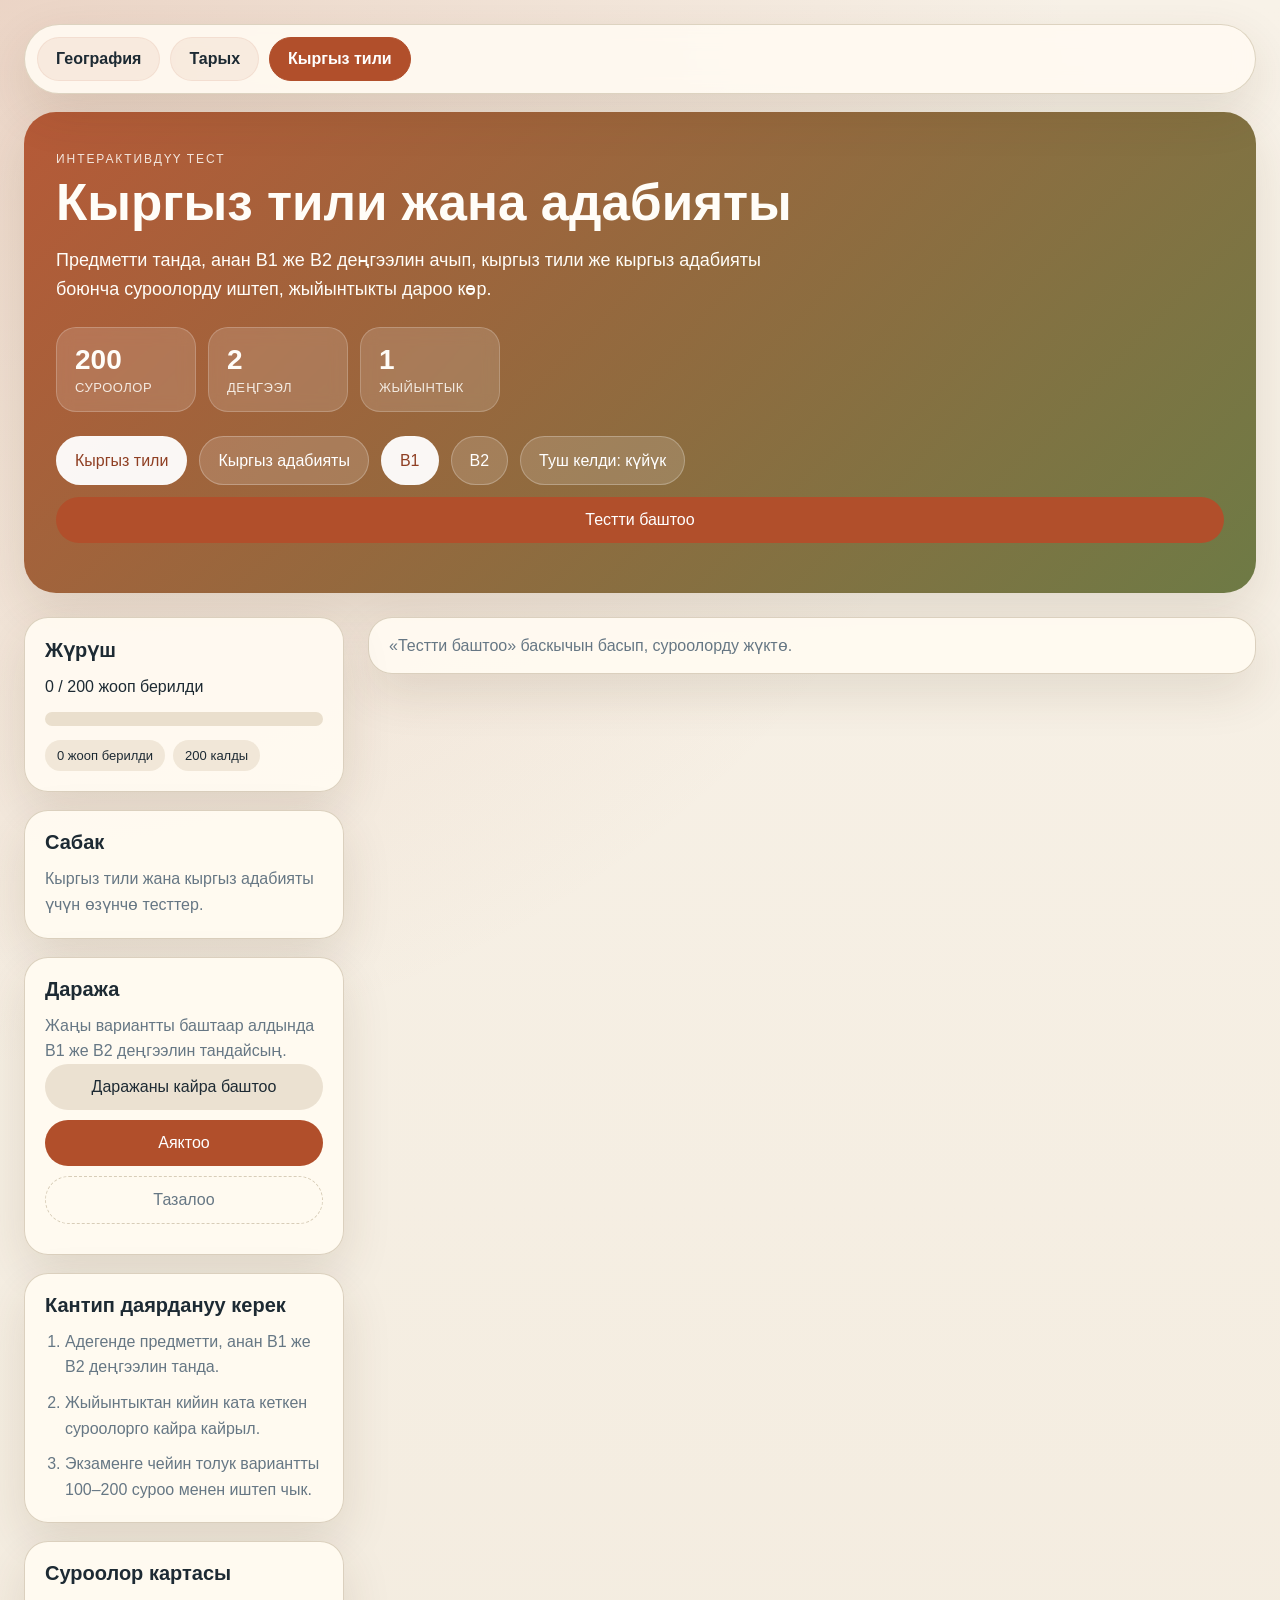
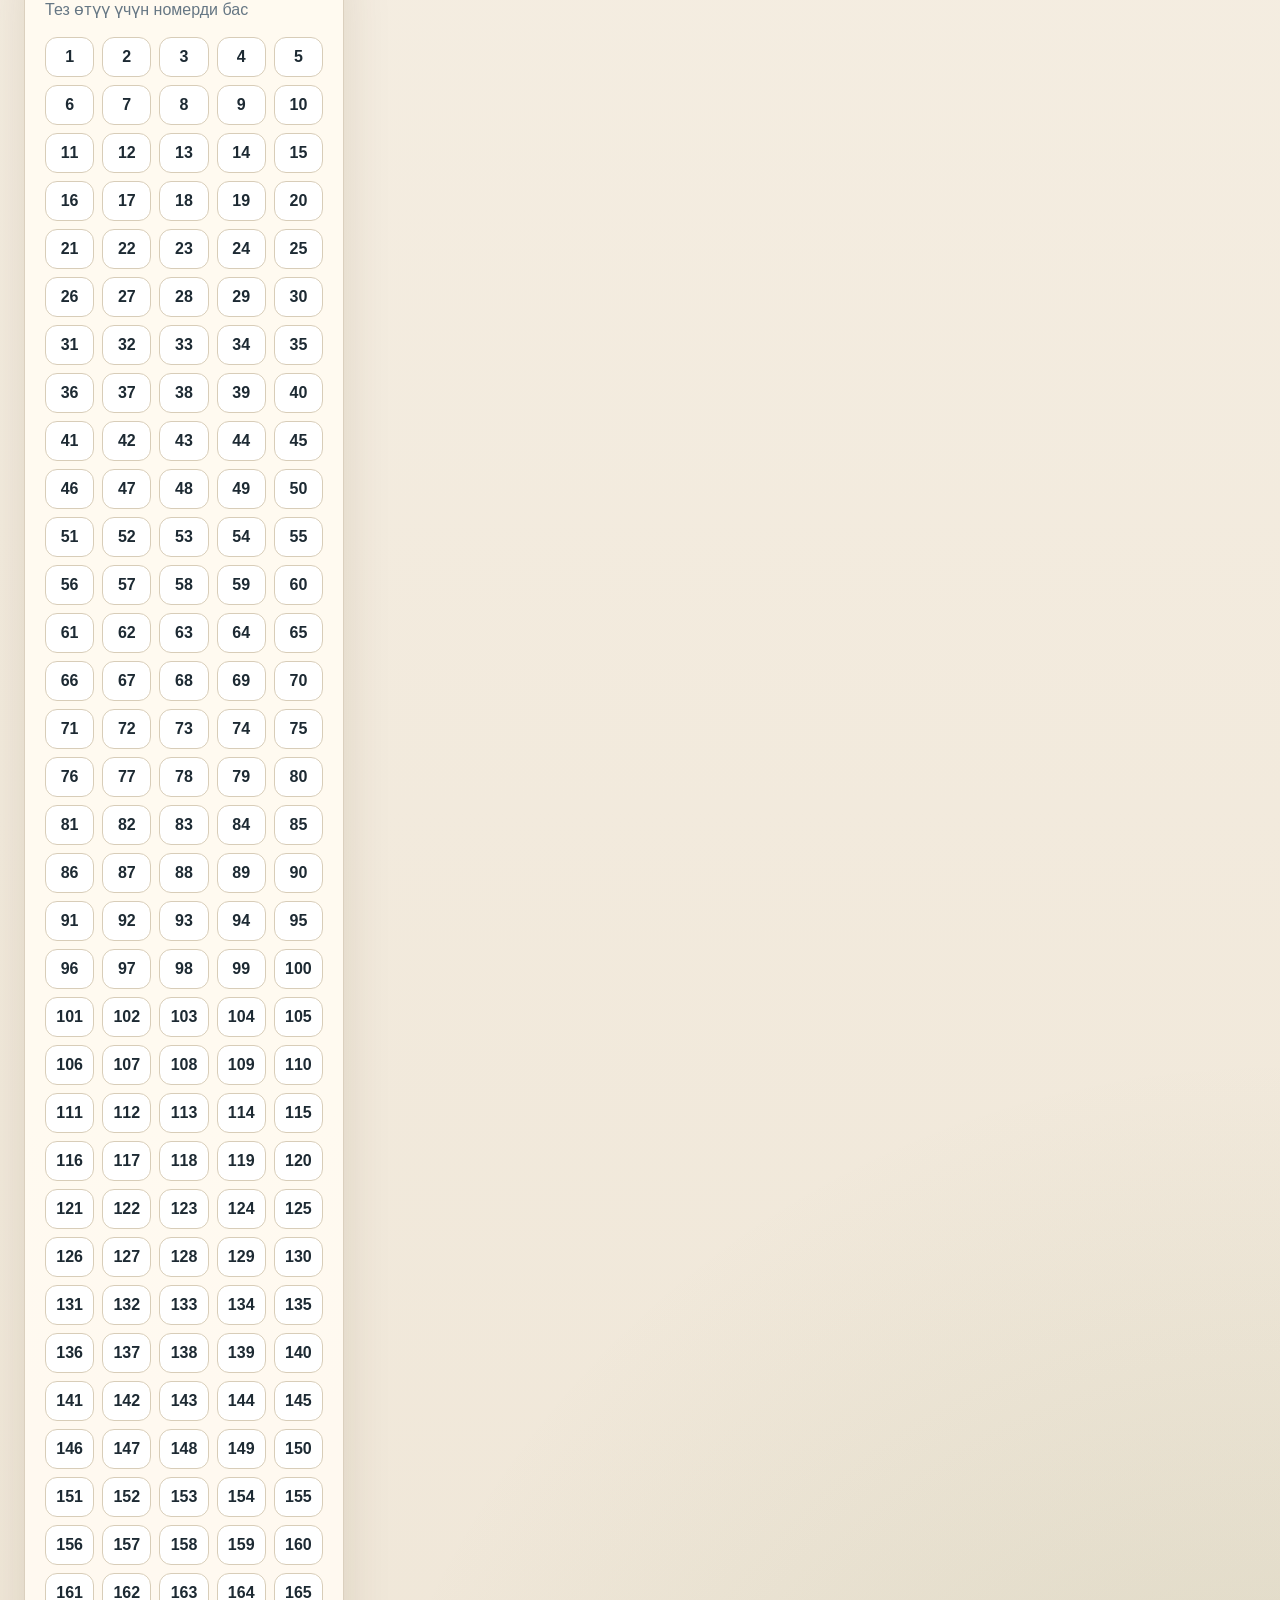
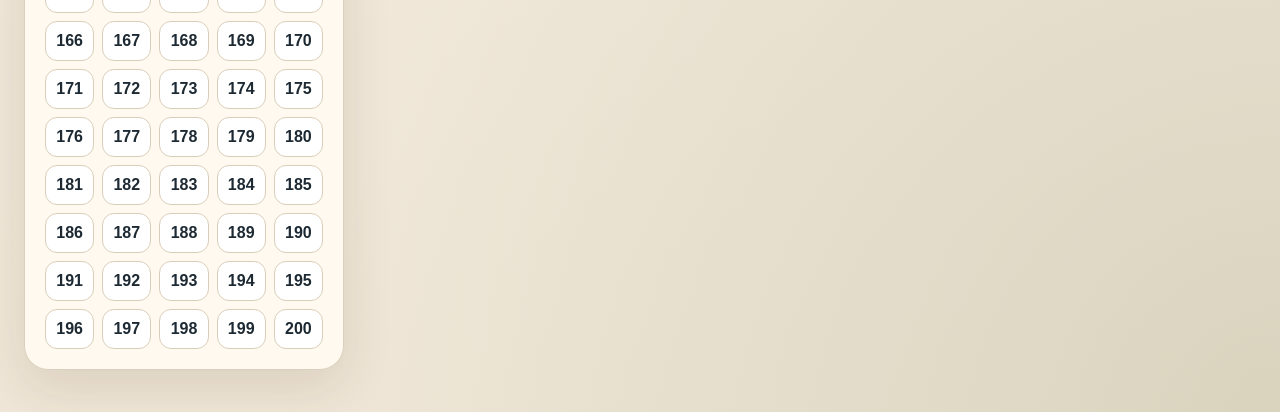
==== kyrgyz/index.html @ 7b0681b6 "Improve exam prep UI" ====
<!DOCTYPE html>
<html lang="ky">
<head>
  <meta charset="UTF-8">
  <meta name="viewport" content="width=device-width, initial-scale=1.0">
  <title>Кыргыз тили жана адабияты — B1 / B2</title>
  <link rel="stylesheet" href="../style.css">
</head>
<body>
  <div class="page-shell">
    <nav class="site-nav" aria-label="Сайттын бөлүмдөрү">
      <a class="site-nav__link" href="../index.html">География</a>
      <a class="site-nav__link" href="../тест про исторю/index.html">Тарых</a>
      <a class="site-nav__link site-nav__link--active" href="./index.html">Кыргыз тили</a>
    </nav>
    <header class="hero">
      <div class="hero__content">
        <p class="eyebrow">Интерактивдүү тест</p>
        <h1>Кыргыз тили жана адабияты</h1>
        <p class="hero__text">
          Предметти танда, анан B1 же B2 деңгээлин ачып, кыргыз тили же кыргыз адабияты боюнча
          суроолорду иштеп, жыйынтыкты дароо көр.
        </p>
        <div class="hero__stats">
          <div class="hero-stat">
            <span class="hero-stat__value" id="heroQuestionCount">—</span>
            <span class="hero-stat__label">суроолор</span>
          </div>
          <div class="hero-stat">
            <span class="hero-stat__value">2</span>
            <span class="hero-stat__label">деңгээл</span>
          </div>
          <div class="hero-stat">
            <span class="hero-stat__value">1</span>
            <span class="hero-stat__label">жыйынтык</span>
          </div>
        </div>
        <div class="hero__actions">
          <button id="subjectLanguageBtn" class="chip chip--active" type="button">Кыргыз тили</button>
          <button id="subjectLiteratureBtn" class="chip" type="button">Кыргыз адабияты</button>
          <button id="levelB1Btn" class="chip chip--active" type="button">B1</button>
          <button id="levelB2Btn" class="chip" type="button">B2</button>
          <button id="randomToggleBtn" class="chip" type="button">Туш келди: күйүк</button>
          <button id="startBtn" class="primary-btn" type="button">Тестти баштоо</button>
        </div>
      </div>
    </header>

    <main class="layout">
      <aside class="sidebar">
        <div class="panel control-panel">
          <h2>Жүрүш</h2>
          <p id="progressText">0 из 0 отвечено</p>
          <div class="progress">
            <div id="progressBar" class="progress__bar"></div>
          </div>
          <div class="progress-meta">
            <span id="answeredCount" class="meta-pill">0 отвечено</span>
            <span id="remainingCount" class="meta-pill">0 осталось</span>
          </div>
        </div>

        <div class="panel">
          <h2>Сабак</h2>
          <p class="small-text">Кыргыз тили жана кыргыз адабияты үчүн өзүнчө тесттер.</p>
        </div>

        <div class="panel">
          <h2>Даража</h2>
          <p class="small-text">Жаңы вариантты баштаар алдында B1 же B2 деңгээлин тандайсың.</p>
          <button id="resetLevelBtn" class="secondary-btn" type="button">Даражаны кайра баштоо</button>
          <button id="finishBtn" class="primary-btn" type="button">Аяктоо</button>
          <button id="resetBtn" class="ghost-btn" type="button">Тазалоо</button>
        </div>

        <div class="panel prep-panel">
          <h2>Кантип даярдануу керек</h2>
          <ol class="prep-list">
            <li>Адегенде предметти, анан B1 же B2 деңгээлин танда.</li>
            <li>Жыйынтыктан кийин ката кеткен суроолорго кайра кайрыл.</li>
            <li>Экзаменге чейин толук вариантты 100–200 суроо менен иштеп чык.</li>
          </ol>
        </div>

        <div class="panel">
          <h2 id="questionMapTitle">Суроолор картасы</h2>
          <p id="questionMapHint" class="small-text">Тез өтүү үчүн номерди бас</p>
          <div id="questionMap" class="question-map"></div>
        </div>
      </aside>

      <section class="content">
        <div id="statusBanner" class="status-banner">
          «Тестти баштоо» баскычын басып, суроолорду жүктө.
        </div>

        <div id="quizCard" class="quiz-card hidden">
          <div class="quiz-card__top">
            <span id="questionCounter" class="question-counter"></span>
            <span id="questionNumberBadge" class="question-badge"></span>
          </div>
          <h2 id="questionTitle" class="question-title"></h2>
          <div id="optionsList" class="options-list"></div>
          <div class="quiz-nav">
            <button id="inlinePrevBtn" class="secondary-btn quiz-nav__button" type="button">Артка</button>
            <button id="inlineNextBtn" class="primary-btn quiz-nav__button" type="button">Кийинки</button>
          </div>
        </div>

        <div id="resultCard" class="result-card hidden">
          <h2 id="resultTitle">Сенин жоопторуң</h2>
          <p id="resultScore" class="result-score"></p>
          <p id="resultSummary" class="result-summary"></p>
          <div class="table-wrap">
            <table>
              <thead>
                <tr>
                  <th>№</th>
                  <th>Суроо</th>
                  <th>Сенин жооп</th>
                  <th>Туура жооп</th>
                </tr>
              </thead>
              <tbody id="resultBody"></tbody>
            </table>
          </div>
        </div>
      </section>
    </main>
  </div>

  <script src="./questions.js"></script>
  <script src="./app.js"></script>
</body>
</html>
---- style.css ----
:root {
  --bg: #f4efe6;
  --paper: #fffaf1;
  --card: #ffffff;
  --ink: #1d2a33;
  --muted: #667784;
  --line: #d8cdb8;
  --accent: #b14f2b;
  --accent-dark: #8f3f23;
  --accent-soft: #f3d8c8;
  --olive: #5b6a2f;
  --shadow: 0 18px 50px rgba(71, 50, 20, 0.12);
  --radius-lg: 24px;
  --radius-md: 18px;
  --radius-sm: 12px;
}

* {
  box-sizing: border-box;
}

body {
  margin: 0;
  font-family: "Segoe UI", Tahoma, sans-serif;
  color: var(--ink);
  background:
    radial-gradient(circle at top left, rgba(177, 79, 43, 0.18), transparent 28%),
    radial-gradient(circle at bottom right, rgba(91, 106, 47, 0.15), transparent 25%),
    linear-gradient(180deg, #f8f2e8 0%, #efe6d7 100%);
}

.page-shell {
  max-width: 1360px;
  margin: 0 auto;
  padding: 24px;
}

.site-nav {
  position: sticky;
  top: 16px;
  z-index: 30;
  display: flex;
  flex-wrap: wrap;
  gap: 10px;
  padding: 12px;
  margin-bottom: 18px;
  border-radius: 999px;
  background: rgba(255, 250, 241, 0.92);
  border: 1px solid rgba(216, 205, 184, 0.85);
  box-shadow: var(--shadow);
  backdrop-filter: blur(10px);
}

.site-nav__link {
  display: inline-flex;
  align-items: center;
  justify-content: center;
  padding: 12px 18px;
  border-radius: 999px;
  color: var(--ink);
  text-decoration: none;
  font-weight: 600;
  background: rgba(177, 79, 43, 0.08);
  border: 1px solid rgba(177, 79, 43, 0.08);
  transition: transform 0.18s ease, background 0.18s ease, color 0.18s ease;
}

.site-nav__link:hover {
  transform: translateY(-1px);
  background: rgba(177, 79, 43, 0.14);
}

.site-nav__link--active {
  background: var(--accent);
  color: #fff;
  border-color: var(--accent);
}

.hero {
  background: linear-gradient(135deg, rgba(177, 79, 43, 0.92), rgba(91, 106, 47, 0.88));
  color: #fffdf8;
  border-radius: 32px;
  box-shadow: var(--shadow);
  overflow: hidden;
}

.hero__content {
  padding: 40px 32px;
}

.eyebrow {
  margin: 0 0 10px;
  text-transform: uppercase;
  letter-spacing: 0.16em;
  font-size: 12px;
  opacity: 0.85;
}

.hero h1 {
  margin: 0;
  font-size: clamp(32px, 4vw, 56px);
  line-height: 1.05;
}

.hero__text {
  max-width: 720px;
  margin: 16px 0 0;
  font-size: 18px;
  line-height: 1.6;
}

.hero__stats {
  display: flex;
  flex-wrap: wrap;
  gap: 12px;
  margin-top: 24px;
}

.hero-stat {
  min-width: 140px;
  padding: 16px 18px;
  border-radius: 20px;
  background: rgba(255, 255, 255, 0.14);
  border: 1px solid rgba(255, 255, 255, 0.2);
  backdrop-filter: blur(8px);
}

.hero-stat__value {
  display: block;
  font-size: 28px;
  font-weight: 700;
}

.hero-stat__label {
  display: block;
  margin-top: 4px;
  font-size: 13px;
  letter-spacing: 0.04em;
  text-transform: uppercase;
  opacity: 0.86;
}

.hero__actions {
  display: flex;
  flex-wrap: wrap;
  gap: 12px;
  margin-top: 24px;
}

.subject-link {
  display: inline-flex;
  align-items: center;
  justify-content: center;
  width: auto;
  padding: 14px 18px;
  border-radius: 999px;
  background: rgba(255, 255, 255, 0.15);
  border: 1px solid rgba(255, 255, 255, 0.25);
  color: #fff;
  text-decoration: none;
  transition: transform 0.18s ease, opacity 0.18s ease, background 0.18s ease;
}

.subject-link:hover {
  transform: translateY(-1px);
}

.subject-link--active {
  background: rgba(255, 255, 255, 0.95);
  color: var(--accent-dark);
}

.study-hub {
  margin-top: 24px;
  padding: 24px;
  border-radius: 28px;
  background: rgba(255, 250, 241, 0.9);
  border: 1px solid rgba(216, 205, 184, 0.85);
  box-shadow: var(--shadow);
}

.study-hub__header h2 {
  margin: 0;
  font-size: clamp(24px, 3vw, 34px);
  line-height: 1.2;
}

.study-hub__text {
  max-width: 820px;
  margin: 10px 0 0;
  color: var(--muted);
  line-height: 1.6;
}

.study-grid {
  display: grid;
  grid-template-columns: repeat(3, minmax(0, 1fr));
  gap: 14px;
  margin-top: 18px;
}

.study-card {
  display: flex;
  flex-direction: column;
  gap: 10px;
  padding: 18px;
  border-radius: 22px;
  text-decoration: none;
  color: var(--ink);
  background: linear-gradient(180deg, #fffefb 0%, #f8f2e6 100%);
  border: 1px solid rgba(216, 205, 184, 0.95);
  box-shadow: 0 10px 24px rgba(71, 50, 20, 0.08);
  transition: transform 0.18s ease, box-shadow 0.18s ease, border-color 0.18s ease;
}

.study-card:hover {
  transform: translateY(-2px);
  border-color: rgba(177, 79, 43, 0.3);
  box-shadow: 0 16px 32px rgba(71, 50, 20, 0.12);
}

.study-card strong {
  font-size: 20px;
}

.study-card span {
  color: var(--muted);
  line-height: 1.5;
}

.study-card__tag {
  display: inline-flex;
  align-self: flex-start;
  padding: 6px 10px;
  border-radius: 999px;
  background: rgba(177, 79, 43, 0.12);
  color: var(--accent-dark);
  font-size: 12px;
  font-weight: 700;
  text-transform: uppercase;
  letter-spacing: 0.08em;
}

.study-card--active {
  background: linear-gradient(180deg, rgba(177, 79, 43, 0.1) 0%, rgba(255, 250, 241, 1) 100%);
  border-color: rgba(177, 79, 43, 0.3);
}

.layout {
  display: grid;
  grid-template-columns: 320px 1fr;
  gap: 24px;
  margin-top: 24px;
}

.sidebar,
.content {
  min-width: 0;
}

.sidebar {
  position: sticky;
  top: 20px;
  align-self: start;
}

.panel,
.quiz-card,
.result-card,
.status-banner {
  background: rgba(255, 250, 241, 0.96);
  border: 1px solid rgba(216, 205, 184, 0.9);
  border-radius: var(--radius-lg);
  box-shadow: var(--shadow);
}

.panel {
  padding: 20px;
  margin-bottom: 18px;
}

.panel h2,
.result-card h2 {
  margin: 0 0 12px;
  font-size: 20px;
}

.prep-list {
  margin: 0;
  padding-left: 20px;
  color: var(--muted);
  line-height: 1.6;
}

.prep-list li + li {
  margin-top: 10px;
}

.limit-label {
  display: block;
  margin-bottom: 8px;
  color: var(--muted);
  font-size: 14px;
}

.limit-select {
  width: 100%;
  padding: 14px 18px;
  margin-bottom: 10px;
  border: 1px solid var(--line);
  border-radius: 16px;
  background: var(--card);
  color: var(--ink);
  font: inherit;
}

.jump-row {
  display: grid;
  grid-template-columns: minmax(0, 1fr) auto;
  gap: 10px;
  margin-bottom: 10px;
}

.jump-input {
  width: 100%;
  min-width: 0;
  padding: 14px 18px;
  border: 1px solid var(--line);
  border-radius: 16px;
  background: var(--card);
  color: var(--ink);
  font: inherit;
}

.jump-input:focus,
.limit-select:focus {
  outline: 2px solid rgba(177, 79, 43, 0.18);
  outline-offset: 2px;
  border-color: var(--accent);
}

.jump-btn {
  width: auto;
  margin-bottom: 0;
  white-space: nowrap;
}

.session-note {
  margin: 4px 0 12px;
}

.small-text {
  margin: 0;
  color: var(--muted);
  line-height: 1.6;
}

.status-banner {
  padding: 18px 20px;
  color: var(--muted);
  margin-bottom: 18px;
}

.quiz-card,
.result-card {
  padding: 28px;
}

.quiz-card__top {
  display: flex;
  justify-content: space-between;
  align-items: center;
  gap: 12px;
  margin-bottom: 14px;
}

.question-counter,
.question-badge {
  display: inline-flex;
  align-items: center;
  justify-content: center;
  padding: 8px 12px;
  border-radius: 999px;
  font-size: 14px;
}

.question-counter {
  background: var(--accent-soft);
  color: var(--accent-dark);
}

.question-badge {
  background: rgba(91, 106, 47, 0.15);
  color: var(--olive);
}

.question-title {
  margin: 0 0 22px;
  font-size: clamp(24px, 2.7vw, 36px);
  line-height: 1.25;
}

.options-list {
  display: grid;
  gap: 14px;
}

.quiz-nav {
  display: grid;
  grid-template-columns: repeat(2, minmax(0, 1fr));
  gap: 12px;
  margin-top: 20px;
}

.quiz-nav__button {
  margin-bottom: 0;
  width: 100%;
}

.option-item {
  position: relative;
}

.option-input {
  position: absolute;
  opacity: 0;
  pointer-events: none;
}

.option-label {
  display: block;
  padding: 18px 18px 18px 60px;
  border: 1px solid var(--line);
  border-radius: var(--radius-md);
  background: var(--card);
  cursor: pointer;
  transition: transform 0.18s ease, border-color 0.18s ease, box-shadow 0.18s ease, background 0.18s ease;
  line-height: 1.5;
}

.option-label::before {
  content: attr(data-letter);
  position: absolute;
  left: 18px;
  top: 50%;
  transform: translateY(-50%);
  width: 30px;
  height: 30px;
  border-radius: 50%;
  background: #efe6d7;
  color: var(--ink);
  display: flex;
  align-items: center;
  justify-content: center;
  font-weight: 700;
}

.option-label:hover {
  transform: translateY(-1px);
  border-color: var(--accent);
}

.option-input:checked + .option-label {
  background: linear-gradient(180deg, #fff7ef 0%, #f7e4d8 100%);
  border-color: var(--accent);
  box-shadow: 0 10px 24px rgba(177, 79, 43, 0.14);
}

.progress {
  height: 14px;
  background: #eadfcd;
  border-radius: 999px;
  overflow: hidden;
}

.progress__bar {
  height: 100%;
  width: 0;
  background: linear-gradient(90deg, var(--accent), var(--olive));
  transition: width 0.2s ease;
}

.progress-meta {
  display: flex;
  flex-wrap: wrap;
  gap: 8px;
  margin-top: 14px;
}

.meta-pill {
  display: inline-flex;
  align-items: center;
  padding: 8px 12px;
  border-radius: 999px;
  background: #f1e7d8;
  color: var(--ink);
  font-size: 13px;
}

.question-map {
  display: grid;
  grid-template-columns: repeat(5, minmax(0, 1fr));
  gap: 8px;
  margin-top: 14px;
}

.map-button {
  padding: 10px 0;
  margin: 0;
  border: 1px solid var(--line);
  border-radius: 12px;
  background: #fff;
  color: var(--ink);
  font-weight: 600;
}

.map-button--answered {
  background: #edf1e0;
  border-color: rgba(91, 106, 47, 0.5);
  color: var(--olive);
}

.map-button--current {
  background: linear-gradient(180deg, #fff4ea 0%, #f2dbc9 100%);
  border-color: var(--accent);
  color: var(--accent-dark);
  box-shadow: 0 10px 22px rgba(177, 79, 43, 0.16);
}

button {
  border: 0;
  border-radius: 999px;
  font: inherit;
  cursor: pointer;
  transition: transform 0.18s ease, opacity 0.18s ease, background 0.18s ease;
}

button:hover {
  transform: translateY(-1px);
}

button:disabled {
  opacity: 0.45;
  cursor: not-allowed;
  transform: none;
}

.primary-btn,
.secondary-btn,
.ghost-btn,
.chip {
  width: 100%;
  padding: 14px 18px;
  margin-bottom: 10px;
}

.primary-btn {
  background: var(--accent);
  color: #fff;
}

.primary-btn:hover {
  background: var(--accent-dark);
}

.secondary-btn {
  background: #ebe1d1;
  color: var(--ink);
}

.ghost-btn {
  background: transparent;
  border: 1px dashed var(--line);
  color: var(--muted);
}

.chip {
  width: auto;
  margin: 0;
  background: rgba(255, 255, 255, 0.15);
  color: #fff;
  border: 1px solid rgba(255, 255, 255, 0.25);
}

.chip--active {
  background: rgba(255, 255, 255, 0.95);
  color: var(--accent-dark);
}

.hidden {
  display: none;
}

.result-summary {
  margin: 0 0 18px;
  color: var(--muted);
}

.result-score {
  display: inline-flex;
  margin: 0 0 14px;
  padding: 10px 14px;
  border-radius: 999px;
  background: linear-gradient(90deg, rgba(177, 79, 43, 0.14), rgba(91, 106, 47, 0.14));
  color: var(--ink);
  font-weight: 700;
}

.result-row--correct {
  background: rgba(91, 106, 47, 0.08);
}

.result-row--wrong {
  background: rgba(177, 79, 43, 0.08);
}

.result-row--skipped {
  background: rgba(102, 119, 132, 0.08);
}

.result-row--ungraded {
  background: rgba(126, 99, 169, 0.08);
}

.table-wrap {
  overflow: auto;
  border-radius: var(--radius-md);
  border: 1px solid var(--line);
}

table {
  width: 100%;
  border-collapse: collapse;
  min-width: 720px;
  background: var(--card);
}

th,
td {
  padding: 14px 16px;
  text-align: left;
  border-bottom: 1px solid var(--line);
  vertical-align: top;
}

th {
  background: #f4ebdc;
}

@media (max-width: 920px) {
  .study-grid {
    grid-template-columns: repeat(2, minmax(0, 1fr));
  }

  .layout {
    grid-template-columns: 1fr;
  }

  .sidebar {
    position: static;
  }

  .hero__content,
  .quiz-card,
  .result-card {
    padding: 24px;
  }

  .sidebar {
    order: 2;
  }

  .content {
    order: 1;
  }
}

@media (max-width: 640px) {
  .page-shell {
    padding: 12px;
  }

  .study-hub {
    padding: 16px;
    border-radius: 22px;
  }

  .study-grid {
    grid-template-columns: 1fr;
  }

  .site-nav {
    top: 10px;
    border-radius: 24px;
  }

  .hero {
    border-radius: 22px;
  }

  .hero__content {
    padding: 22px 18px;
  }

  .hero__text {
    font-size: 15px;
    line-height: 1.5;
  }

  .hero__stats {
    gap: 10px;
  }

  .hero-stat {
    flex: 1 1 120px;
    min-width: 0;
    padding: 14px;
  }

  .hero__actions {
    display: grid;
    grid-template-columns: 1fr 1fr;
    gap: 10px;
  }

  .hero__actions .primary-btn {
    grid-column: 1 / -1;
  }

  .hero__actions .subject-link {
    width: 100%;
  }

  .panel,
  .quiz-card,
  .result-card,
  .status-banner {
    border-radius: 18px;
  }

  .panel,
  .status-banner,
  .quiz-card,
  .result-card {
    padding: 16px;
  }

  .panel h2,
  .result-card h2 {
    font-size: 18px;
  }

  .quiz-card__top {
    flex-direction: column;
    align-items: flex-start;
    margin-bottom: 10px;
  }

  .question-title {
    font-size: 22px;
    line-height: 1.3;
    margin-bottom: 16px;
  }

  .option-label {
    padding: 14px 14px 14px 52px;
    font-size: 15px;
    line-height: 1.45;
  }

  .option-label::before {
    left: 14px;
    width: 26px;
    height: 26px;
    font-size: 13px;
  }

  .quiz-nav {
    gap: 10px;
    margin-top: 16px;
  }

  .primary-btn,
  .secondary-btn,
  .ghost-btn,
  .chip {
    padding: 12px 14px;
    font-size: 14px;
  }

  .subject-link {
    padding: 12px 14px;
    font-size: 14px;
  }

  .limit-select {
    padding: 12px 14px;
    font-size: 14px;
  }

  .question-map {
    grid-template-columns: repeat(4, minmax(0, 1fr));
  }

  .control-panel {
    display: grid;
    grid-template-columns: 1fr 1fr;
    gap: 10px;
  }

  .control-panel h2 {
    grid-column: 1 / -1;
    margin-bottom: 0;
  }

  .control-panel .limit-label,
  .control-panel .limit-select,
  .control-panel .jump-row,
  .control-panel .session-note {
    grid-column: 1 / -1;
  }

  .control-panel .primary-btn,
  .control-panel .secondary-btn,
  .control-panel .ghost-btn {
    margin-bottom: 0;
    width: 100%;
  }

  .jump-row {
    grid-template-columns: minmax(0, 1fr) auto;
  }

  .progress {
    height: 12px;
  }

  .table-wrap {
    border: 0;
    overflow: visible;
  }

  table,
  thead,
  tbody,
  th,
  td,
  tr {
    display: block;
  }

  thead {
    display: none;
  }

  table {
    min-width: 0;
    background: transparent;
  }

  tbody {
    display: grid;
    gap: 12px;
  }

  tr {
    background: var(--card);
    border: 1px solid var(--line);
    border-radius: 16px;
    padding: 12px;
    box-shadow: 0 10px 24px rgba(71, 50, 20, 0.08);
  }

  td {
    border-bottom: 0;
    padding: 6px 0;
  }

  td::before {
    display: block;
    font-size: 12px;
    text-transform: uppercase;
    letter-spacing: 0.08em;
    color: var(--muted);
    margin-bottom: 4px;
  }

  td:nth-child(1)::before {
    content: "№";
  }

  td:nth-child(2)::before {
    content: "Вопрос";
  }

  td:nth-child(3)::before {
    content: "Твой ответ";
  }

  td:nth-child(4)::before {
    content: "Правильный вариант";
  }
}
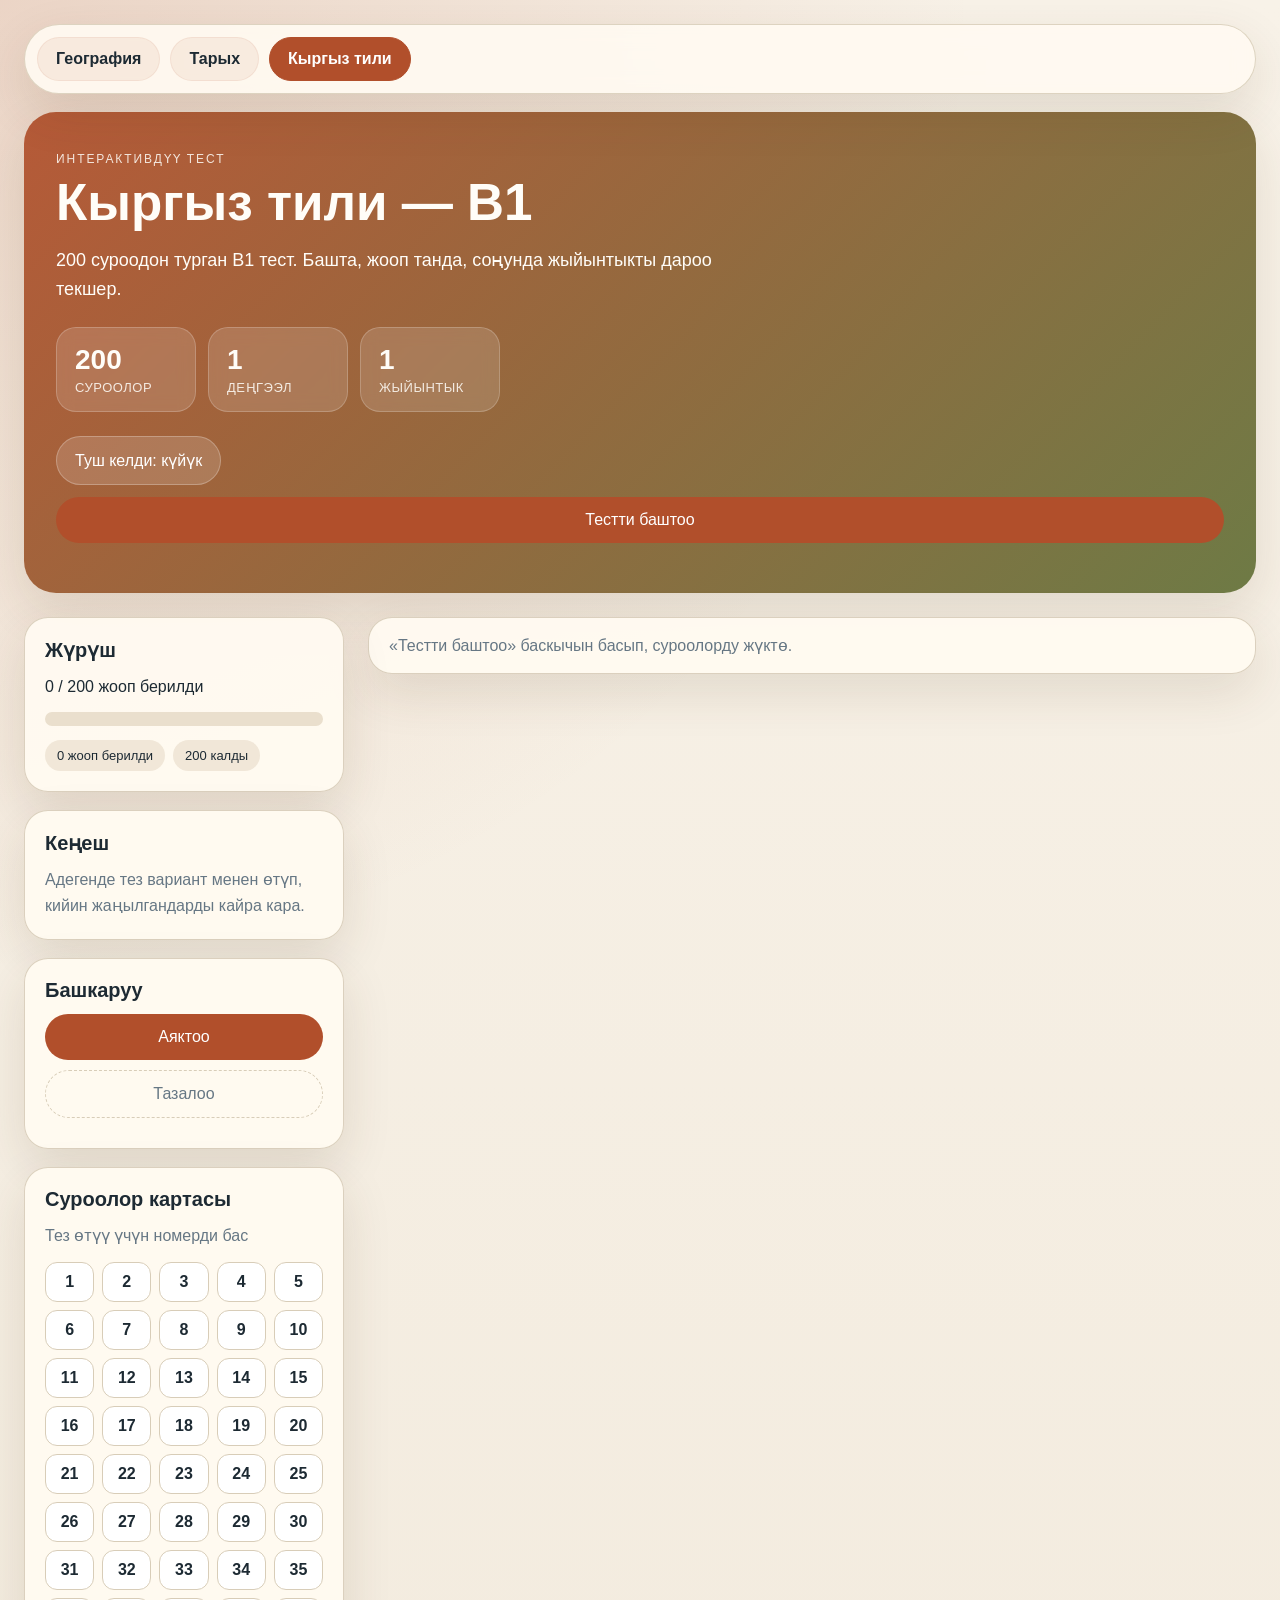
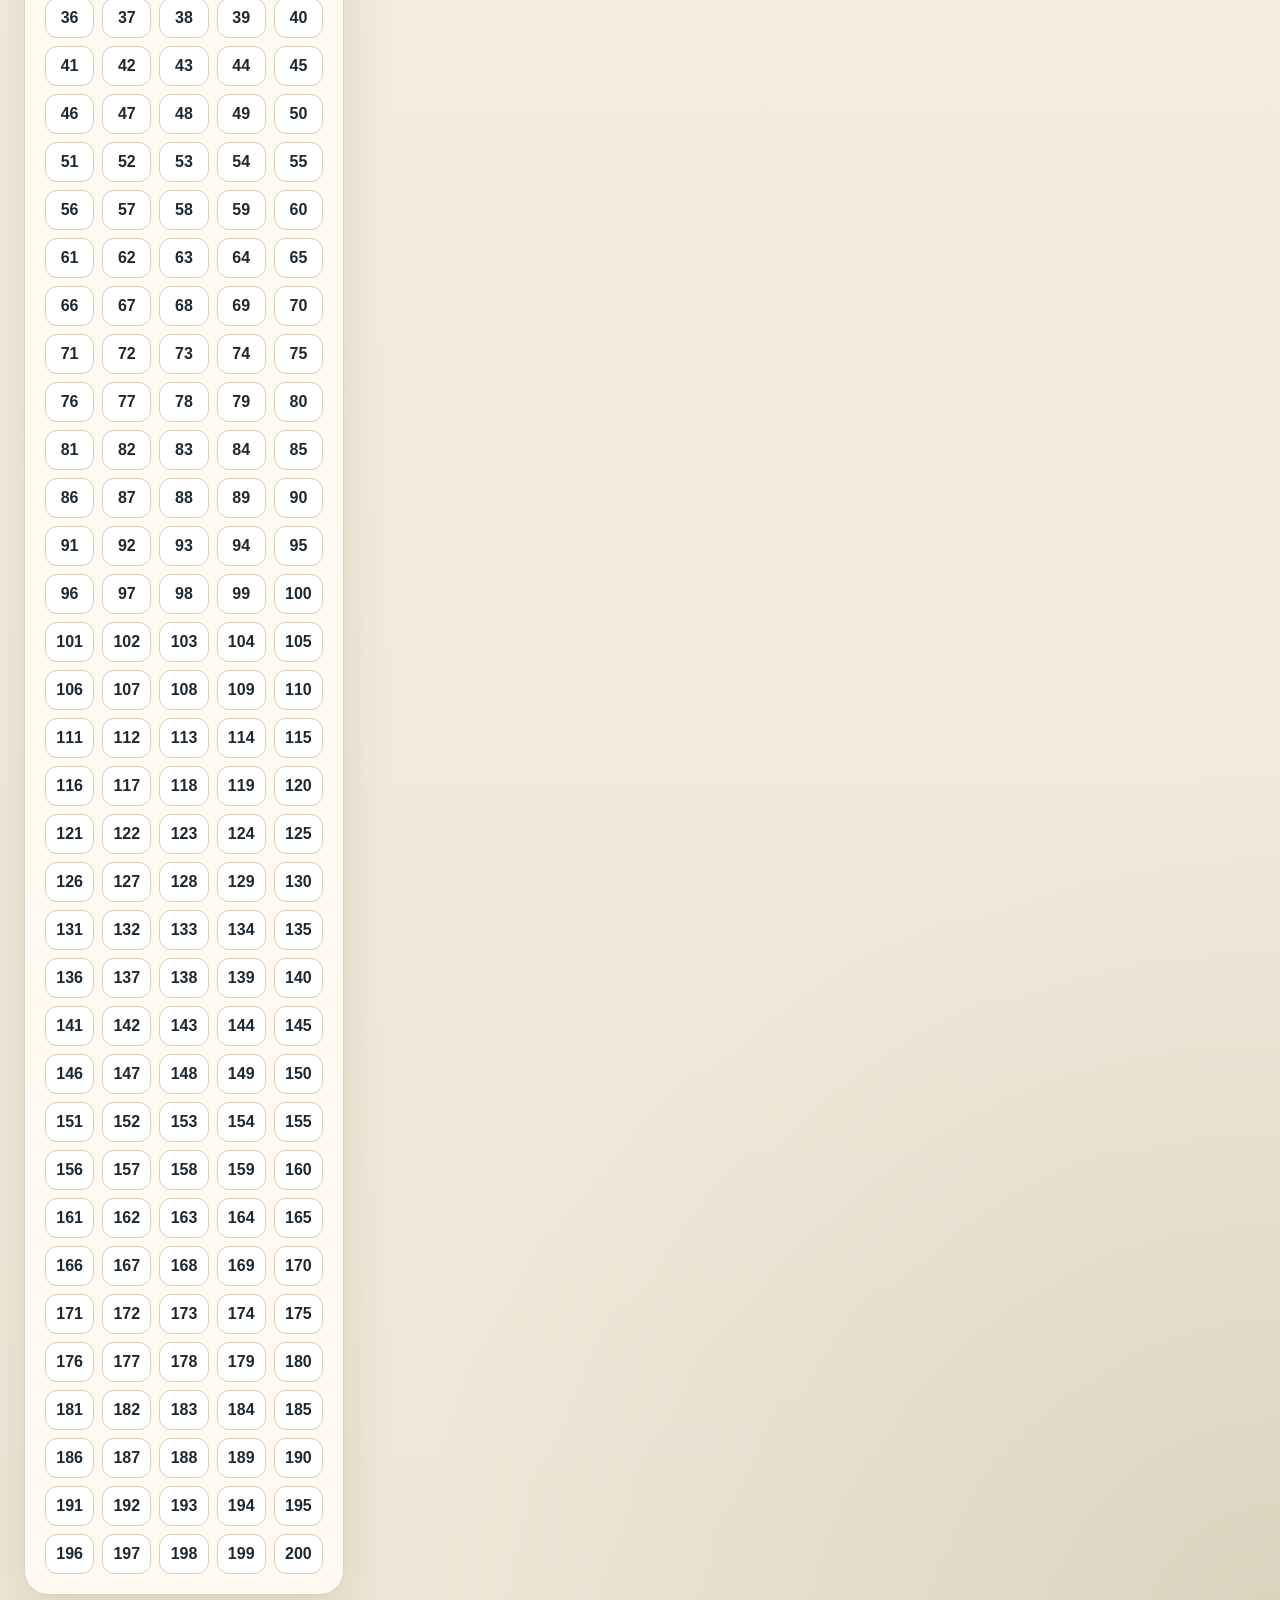
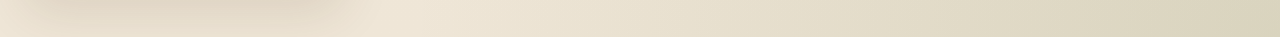
==== commit ad1046b7: "Add question timer and fix UI text" ====
--- a/kyrgyz/index.html
+++ b/kyrgyz/index.html
@@ -3,7 +3,7 @@
 <head>
   <meta charset="UTF-8">
   <meta name="viewport" content="width=device-width, initial-scale=1.0">
-  <title>Кыргыз тили жана адабияты — B1 / B2</title>
+  <title>Кыргыз тили — B1</title>
   <link rel="stylesheet" href="../style.css">
 </head>
 <body>
@@ -13,21 +13,21 @@
       <a class="site-nav__link" href="../тест про исторю/index.html">Тарых</a>
       <a class="site-nav__link site-nav__link--active" href="./index.html">Кыргыз тили</a>
     </nav>
+
     <header class="hero">
       <div class="hero__content">
         <p class="eyebrow">Интерактивдүү тест</p>
-        <h1>Кыргыз тили жана адабияты</h1>
+        <h1>Кыргыз тили — B1</h1>
         <p class="hero__text">
-          Предметти танда, анан B1 же B2 деңгээлин ачып, кыргыз тили же кыргыз адабияты боюнча
-          суроолорду иштеп, жыйынтыкты дароо көр.
+          200 суроодон турган B1 тест. Башта, жооп танда, соңунда жыйынтыкты дароо текшер.
         </p>
         <div class="hero__stats">
           <div class="hero-stat">
-            <span class="hero-stat__value" id="heroQuestionCount">—</span>
+            <span id="heroQuestionCount" class="hero-stat__value">200</span>
             <span class="hero-stat__label">суроолор</span>
           </div>
           <div class="hero-stat">
-            <span class="hero-stat__value">2</span>
+            <span class="hero-stat__value">1</span>
             <span class="hero-stat__label">деңгээл</span>
           </div>
           <div class="hero-stat">
@@ -36,10 +36,6 @@
           </div>
         </div>
         <div class="hero__actions">
-          <button id="subjectLanguageBtn" class="chip chip--active" type="button">Кыргыз тили</button>
-          <button id="subjectLiteratureBtn" class="chip" type="button">Кыргыз адабияты</button>
-          <button id="levelB1Btn" class="chip chip--active" type="button">B1</button>
-          <button id="levelB2Btn" class="chip" type="button">B2</button>
           <button id="randomToggleBtn" class="chip" type="button">Туш келди: күйүк</button>
           <button id="startBtn" class="primary-btn" type="button">Тестти баштоо</button>
         </div>
@@ -50,36 +46,25 @@
       <aside class="sidebar">
         <div class="panel control-panel">
           <h2>Жүрүш</h2>
-          <p id="progressText">0 из 0 отвечено</p>
+          <p id="progressText">0 / 200 жооп берилди</p>
           <div class="progress">
             <div id="progressBar" class="progress__bar"></div>
           </div>
           <div class="progress-meta">
-            <span id="answeredCount" class="meta-pill">0 отвечено</span>
-            <span id="remainingCount" class="meta-pill">0 осталось</span>
+            <span id="answeredCount" class="meta-pill">0 жооп берилди</span>
+            <span id="remainingCount" class="meta-pill">200 калды</span>
           </div>
         </div>
 
         <div class="panel">
-          <h2>Сабак</h2>
-          <p class="small-text">Кыргыз тили жана кыргыз адабияты үчүн өзүнчө тесттер.</p>
+          <h2>Кеңеш</h2>
+          <p class="small-text">Адегенде тез вариант менен өтүп, кийин жаңылгандарды кайра кара.</p>
         </div>
 
         <div class="panel">
-          <h2>Даража</h2>
-          <p class="small-text">Жаңы вариантты баштаар алдында B1 же B2 деңгээлин тандайсың.</p>
-          <button id="resetLevelBtn" class="secondary-btn" type="button">Даражаны кайра баштоо</button>
+          <h2>Башкаруу</h2>
           <button id="finishBtn" class="primary-btn" type="button">Аяктоо</button>
           <button id="resetBtn" class="ghost-btn" type="button">Тазалоо</button>
-        </div>
-
-        <div class="panel prep-panel">
-          <h2>Кантип даярдануу керек</h2>
-          <ol class="prep-list">
-            <li>Адегенде предметти, анан B1 же B2 деңгээлин танда.</li>
-            <li>Жыйынтыктан кийин ката кеткен суроолорго кайра кайрыл.</li>
-            <li>Экзаменге чейин толук вариантты 100–200 суроо менен иштеп чык.</li>
-          </ol>
         </div>
 
         <div class="panel">
--- a/style.css
+++ b/style.css
@@ -368,6 +368,7 @@
 
 .quiz-card__top {
   display: flex;
+  flex-wrap: wrap;
   justify-content: space-between;
   align-items: center;
   gap: 12px;
@@ -392,6 +393,11 @@
 .question-badge {
   background: rgba(91, 106, 47, 0.15);
   color: var(--olive);
+}
+
+.question-badge--warning {
+  background: rgba(177, 79, 43, 0.16);
+  color: var(--accent-dark);
 }
 
 .question-title {
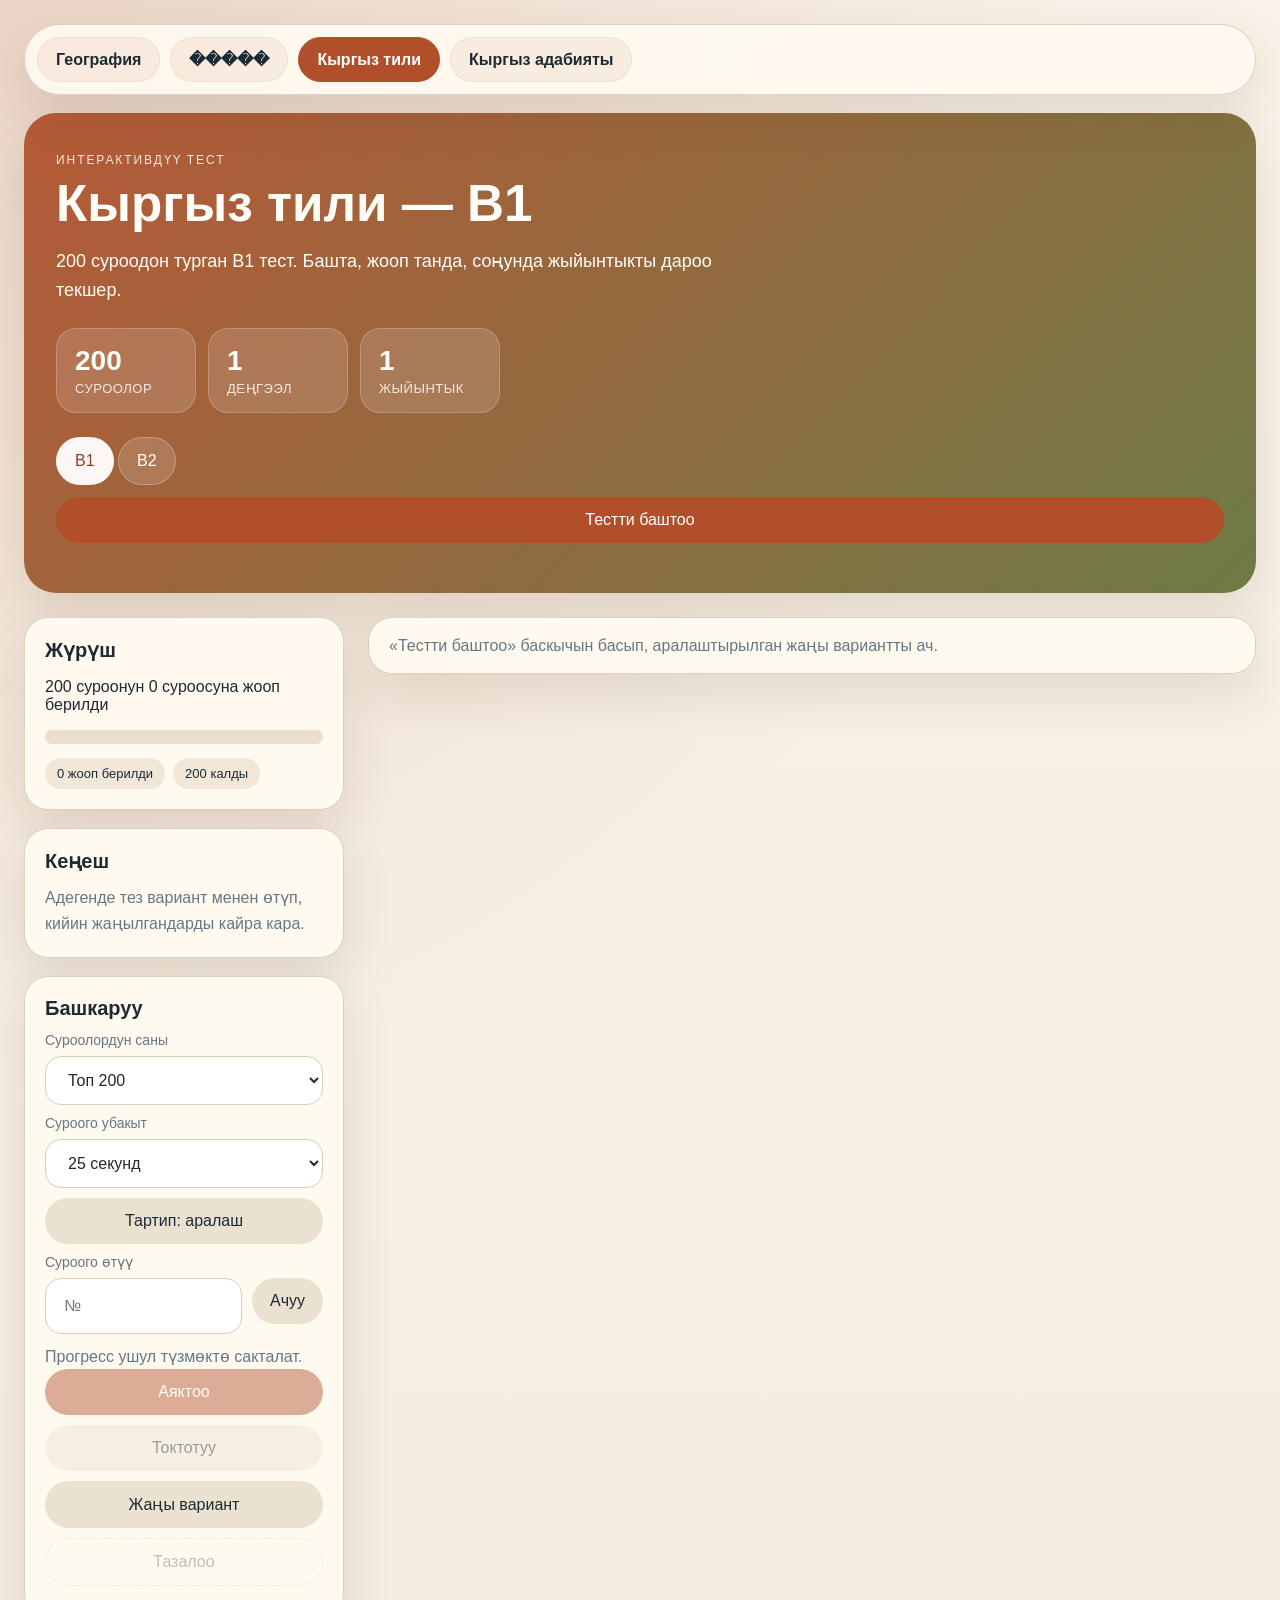
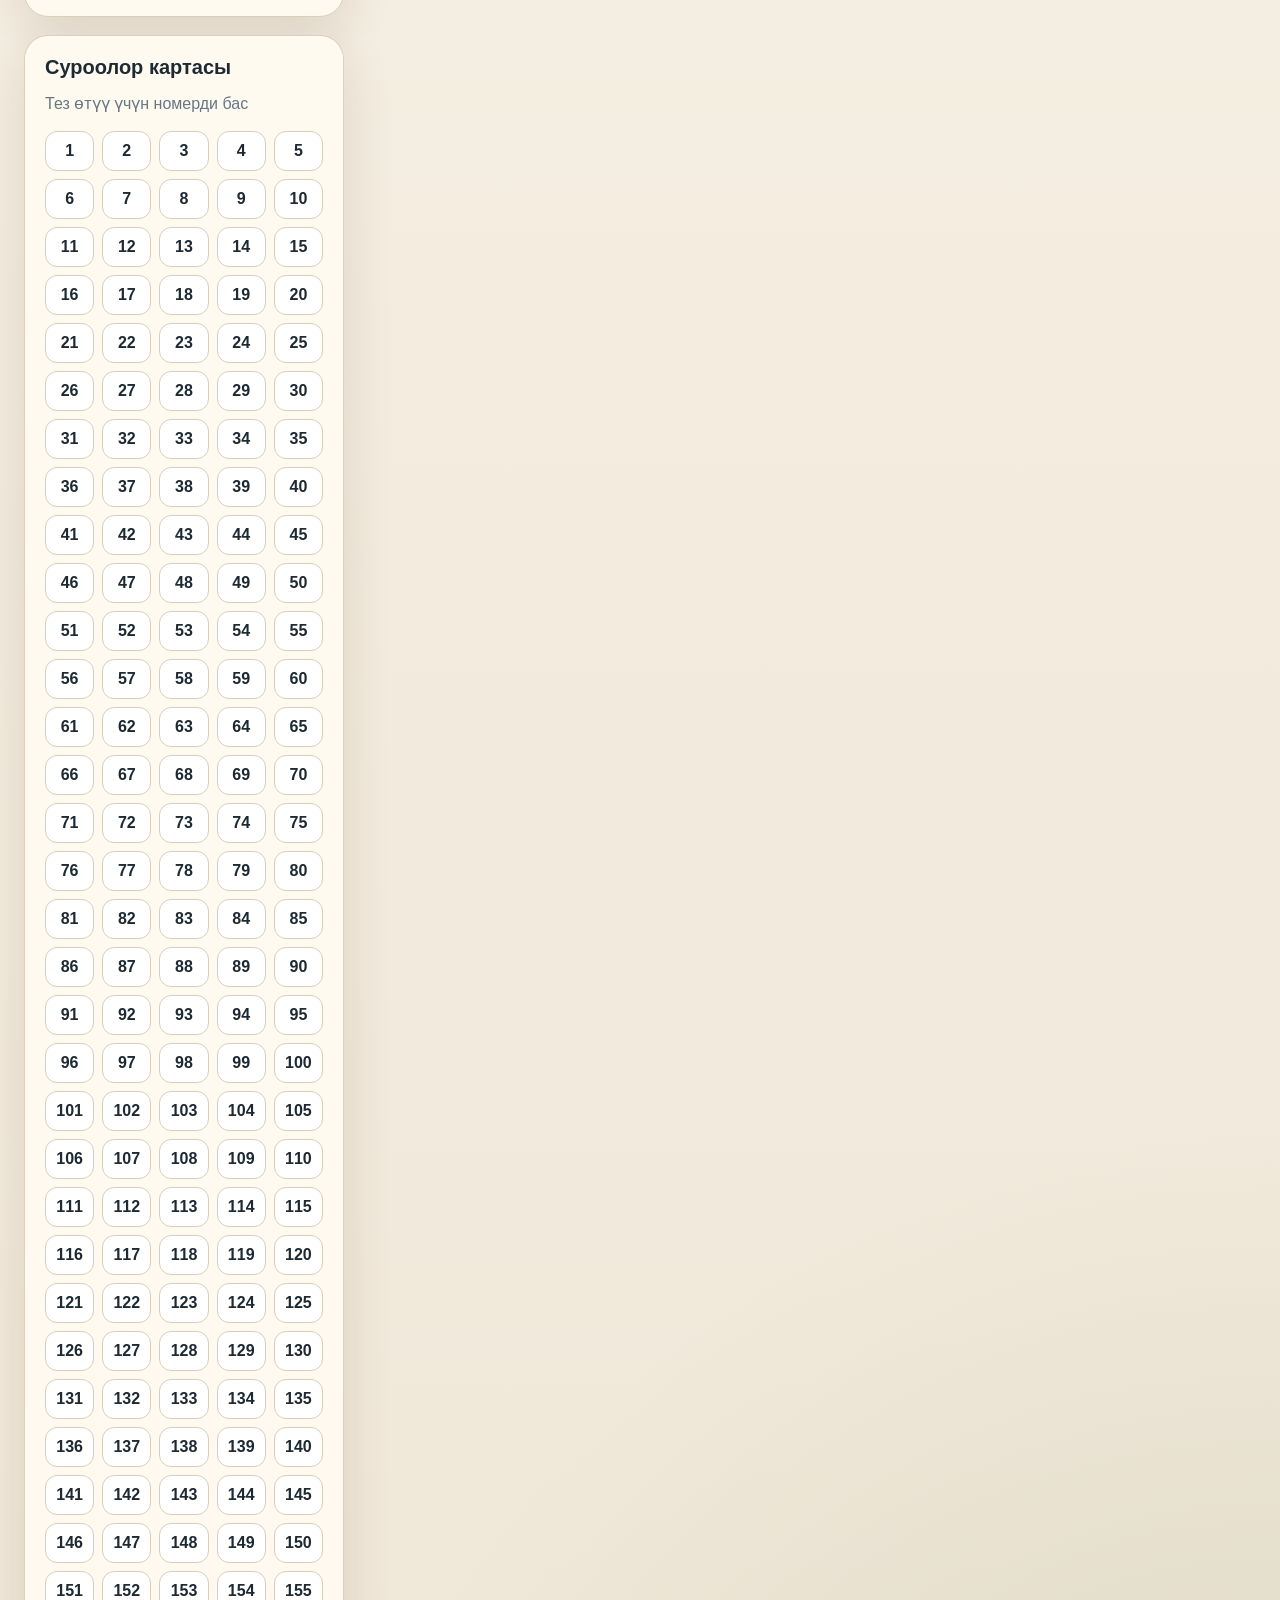
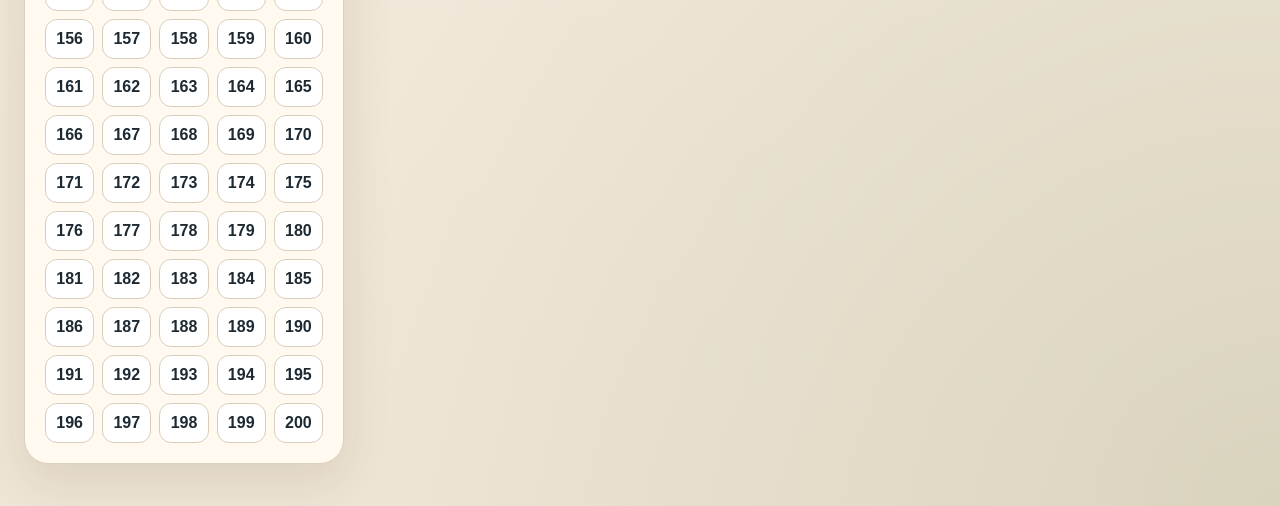
==== commit 6c8770cc: "Add history tests and timer controls" ====
--- a/kyrgyz/index.html
+++ b/kyrgyz/index.html
@@ -1,4 +1,4 @@
-<!DOCTYPE html>
+﻿<!DOCTYPE html>
 <html lang="ky">
 <head>
   <meta charset="UTF-8">
@@ -6,18 +6,19 @@
   <title>Кыргыз тили — B1</title>
   <link rel="stylesheet" href="../style.css">
 </head>
-<body>
+<body data-quiz-kind="language">
   <div class="page-shell">
     <nav class="site-nav" aria-label="Сайттын бөлүмдөрү">
       <a class="site-nav__link" href="../index.html">География</a>
-      <a class="site-nav__link" href="../тест про исторю/index.html">Тарых</a>
+      <a class="site-nav__link" href="../index2.html">�����</a>
       <a class="site-nav__link site-nav__link--active" href="./index.html">Кыргыз тили</a>
+      <a class="site-nav__link" href="./literature/index.html">Кыргыз адабияты</a>
     </nav>
 
     <header class="hero">
       <div class="hero__content">
         <p class="eyebrow">Интерактивдүү тест</p>
-        <h1>Кыргыз тили — B1</h1>
+        <h1 id="quizHeading">Кыргыз тили — B1</h1>
         <p class="hero__text">
           200 суроодон турган B1 тест. Башта, жооп танда, соңунда жыйынтыкты дароо текшер.
         </p>
@@ -36,7 +37,10 @@
           </div>
         </div>
         <div class="hero__actions">
-          <button id="randomToggleBtn" class="chip" type="button">Туш келди: күйүк</button>
+          <div class="level-switch" role="tablist" aria-label="Деңгээлди тандоо">
+            <button id="levelB1Btn" class="chip level-switch__btn" type="button" data-level="B1">B1</button>
+            <button id="levelB2Btn" class="chip level-switch__btn" type="button" data-level="B2">B2</button>
+          </div>
           <button id="startBtn" class="primary-btn" type="button">Тестти баштоо</button>
         </div>
       </div>
@@ -63,7 +67,30 @@
 
         <div class="panel">
           <h2>Башкаруу</h2>
+          <label class="limit-label" for="questionLimit">Суроолордун саны</label>
+          <select id="questionLimit" class="limit-select">
+            <option value="20">Топ 20</option>
+            <option value="30">Топ 30</option>
+            <option value="80">Топ 80</option>
+            <option value="100">Топ 100</option>
+            <option value="150">Топ 150</option>
+            <option value="200" selected>Топ 200</option>
+          </select>
+          <label id="timeLimitLabel" class="limit-label" for="questionTimeLimit">Суроого убакыт</label>
+          <select id="questionTimeLimit" class="limit-select">
+            <option value="20">20 секунд</option>
+            <option value="25" selected>25 секунд</option>
+          </select>
+          <button id="randomToggleBtn" class="secondary-btn" type="button">Тартип: аралаш</button>
+          <label id="jumpLabel" class="limit-label" for="jumpToQuestion">Суроого өтүү</label>
+          <div class="jump-row">
+            <input id="jumpToQuestion" class="jump-input" type="number" min="1" step="1" inputmode="numeric" placeholder="№">
+            <button id="jumpBtn" class="secondary-btn jump-btn" type="button">Ачуу</button>
+          </div>
+          <p id="sessionNote" class="small-text session-note">Прогресс ушул түзмөктө сакталат.</p>
           <button id="finishBtn" class="primary-btn" type="button">Аяктоо</button>
+          <button id="pauseBtn" class="secondary-btn" type="button">Токтотуу</button>
+          <button id="newVariantBtn" class="secondary-btn" type="button">Жаңы вариант</button>
           <button id="resetBtn" class="ghost-btn" type="button">Тазалоо</button>
         </div>
 
@@ -83,6 +110,7 @@
           <div class="quiz-card__top">
             <span id="questionCounter" class="question-counter"></span>
             <span id="questionNumberBadge" class="question-badge"></span>
+            <span id="questionTimerBadge" class="question-badge question-badge--timer"></span>
           </div>
           <h2 id="questionTitle" class="question-title"></h2>
           <div id="optionsList" class="options-list"></div>
@@ -115,6 +143,9 @@
   </div>
 
   <script src="./questions.js"></script>
+  <script src="./b2.questions.js"></script>
   <script src="./app.js"></script>
 </body>
 </html>
+
+
--- a/style.css
+++ b/style.css
@@ -1,4 +1,4 @@
-:root {
+﻿:root {
   --bg: #f4efe6;
   --paper: #fffaf1;
   --card: #ffffff;
@@ -574,6 +574,12 @@
   color: var(--ink);
 }
 
+.secondary-btn--active {
+  background: rgba(177, 79, 43, 0.18);
+  color: var(--accent-dark);
+  border-color: rgba(177, 79, 43, 0.28);
+}
+
 .ghost-btn {
   background: transparent;
   border: 1px dashed var(--line);
@@ -907,3 +913,4 @@
     content: "Правильный вариант";
   }
 }
+
